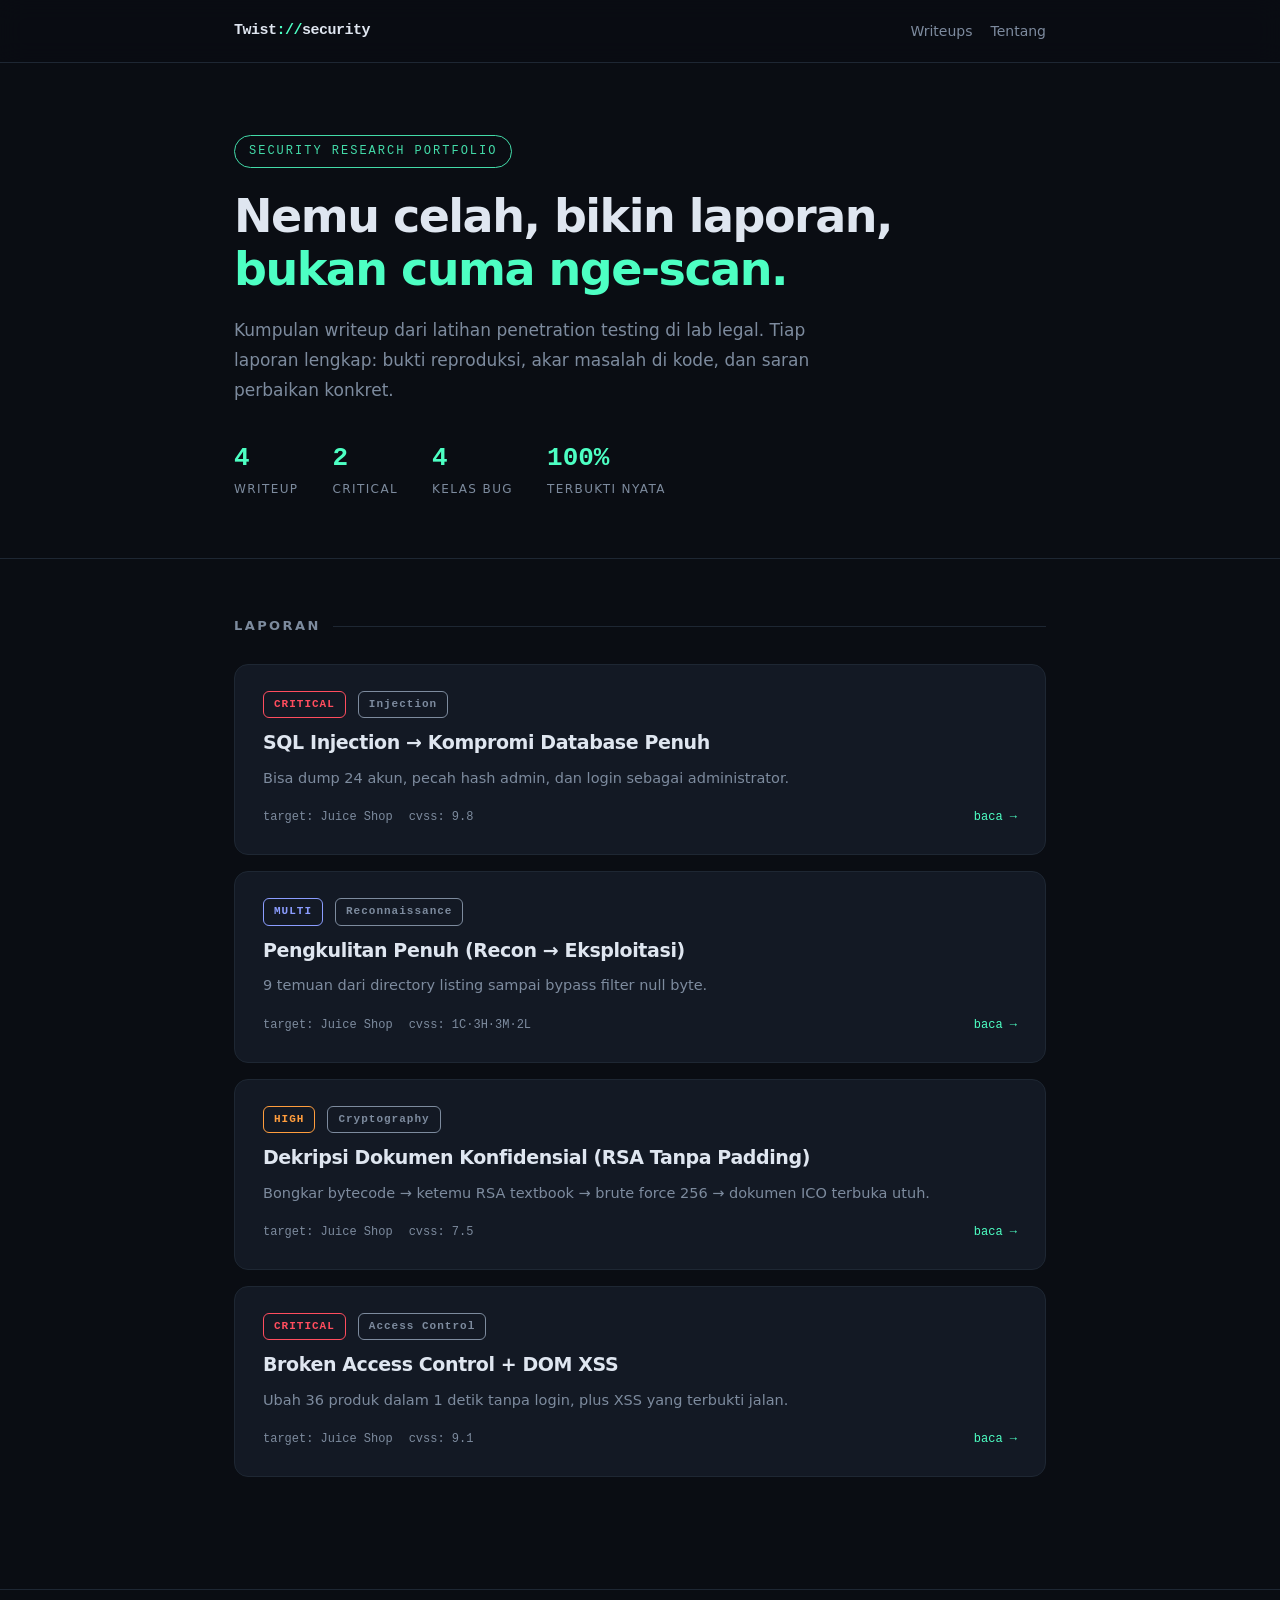
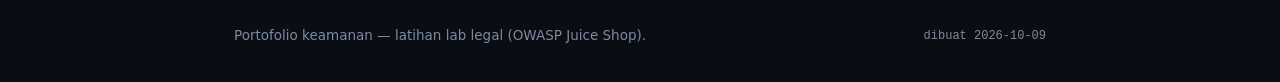
==== site/index.html @ 4fe69d1c "feat: portofolio writeup keamanan (4 laporan) + build script + CI Pages" ====
<!DOCTYPE html>
<html lang="id">
<head>
<meta charset="utf-8">
<meta name="viewport" content="width=device-width,initial-scale=1">
<title>Twist — Security Research Portfolio</title>
<meta name="description" content="Writeup penetration testing: SQLi, broken access control, crypto, recon.">
<link rel="stylesheet" href="assets/style.css">
</head>
<body>
<header class="site"><div class="wrap">
  <span class="brand">Twist<span class="dot">://</span>security</span>
  <nav>
    <a href="index.html">Writeups</a>
    <a href="index.html#tentang">Tentang</a>
  </nav>
</div></header>

<section class="hero"><div class="wrap">
  <span class="tag">Security Research Portfolio</span>
  <h1>Nemu celah, bikin laporan,<br><em>bukan cuma nge-scan.</em></h1>
  <p class="lede">Kumpulan writeup dari latihan penetration testing di lab legal.
     Tiap laporan lengkap: bukti reproduksi, akar masalah di kode, dan saran perbaikan konkret.</p>
  <div class="stats">
    <div class="stat"><b>4</b><span>Writeup</span></div>
    <div class="stat"><b>2</b><span>Critical</span></div>
    <div class="stat"><b>4</b><span>Kelas Bug</span></div>
    <div class="stat"><b>100%</b><span>Terbukti Nyata</span></div>
  </div>
</div></section>

<section class="list" id="tentang"><div class="wrap">
  <h2 class="sec">Laporan</h2>
  <a class="card" href="writeups/001.html">
  <div class="top">
    <span class="badge" style="color:#ff4d5e">CRITICAL</span>
    <span class="badge" style="color:var(--dim)">Injection</span>
  </div>
  <h3>SQL Injection → Kompromi Database Penuh</h3>
  <p>Bisa dump 24 akun, pecah hash admin, dan login sebagai administrator.</p>
  <div class="meta">
    <span>target: Juice Shop</span>
    <span>cvss: 9.8</span>
    <span class="go">baca →</span>
  </div>
</a><a class="card" href="writeups/002.html">
  <div class="top">
    <span class="badge" style="color:#8b9dff">MULTI</span>
    <span class="badge" style="color:var(--dim)">Reconnaissance</span>
  </div>
  <h3>Pengkulitan Penuh (Recon → Eksploitasi)</h3>
  <p>9 temuan dari directory listing sampai bypass filter null byte.</p>
  <div class="meta">
    <span>target: Juice Shop</span>
    <span>cvss: 1C·3H·3M·2L</span>
    <span class="go">baca →</span>
  </div>
</a><a class="card" href="writeups/003.html">
  <div class="top">
    <span class="badge" style="color:#ff9d3d">HIGH</span>
    <span class="badge" style="color:var(--dim)">Cryptography</span>
  </div>
  <h3>Dekripsi Dokumen Konfidensial (RSA Tanpa Padding)</h3>
  <p>Bongkar bytecode → ketemu RSA textbook → brute force 256 → dokumen ICO terbuka utuh.</p>
  <div class="meta">
    <span>target: Juice Shop</span>
    <span>cvss: 7.5</span>
    <span class="go">baca →</span>
  </div>
</a><a class="card" href="writeups/004.html">
  <div class="top">
    <span class="badge" style="color:#ff4d5e">CRITICAL</span>
    <span class="badge" style="color:var(--dim)">Access Control</span>
  </div>
  <h3>Broken Access Control + DOM XSS</h3>
  <p>Ubah 36 produk dalam 1 detik tanpa login, plus XSS yang terbukti jalan.</p>
  <div class="meta">
    <span>target: Juice Shop</span>
    <span>cvss: 9.1</span>
    <span class="go">baca →</span>
  </div>
</a>
</div></section>

<footer class="site"><div class="wrap">
  <span>Portofolio keamanan — latihan lab legal (OWASP Juice Shop).</span>
  <span class="mono">dibuat 2026-10-09</span>
</div></footer>
</body>
</html>
---- site/assets/style.css ----
*,*::before,*::after{box-sizing:border-box;margin:0;padding:0}
:root{
  --bg:#0a0d13; --bg2:#0f131b; --card:#131924; --line:#1e2733;
  --fg:#dfe6f0; --dim:#7d8b9e; --acc:#4dffc3; --acc2:#4d8bff;
  --code:#0b0f16; --mono:'JetBrains Mono','Cascadia Code',Consolas,monospace;
}
html{scroll-behavior:smooth}
body{
  background:var(--bg); color:var(--fg);
  font:16px/1.75 'Inter',-apple-system,'Segoe UI',system-ui,sans-serif;
  -webkit-font-smoothing:antialiased;
}
a{color:var(--acc);text-decoration:none}
a:hover{text-decoration:underline}
.wrap{max-width:860px;margin:0 auto;padding:0 24px}

/* ── header ── */
header.site{
  border-bottom:1px solid var(--line); padding:18px 0;
  position:sticky; top:0; background:rgba(10,13,19,.92);
  backdrop-filter:blur(12px); z-index:20;
}
header.site .wrap{display:flex;align-items:center;gap:14px;flex-wrap:wrap}
.brand{font-family:var(--mono);font-weight:700;letter-spacing:-.5px;font-size:15px}
.brand .dot{color:var(--acc)}
header.site nav{margin-left:auto;display:flex;gap:18px;font-size:14px}
header.site nav a{color:var(--dim)}
header.site nav a:hover{color:var(--acc)}

/* ── hero ── */
.hero{padding:72px 0 56px;border-bottom:1px solid var(--line)}
.hero .tag{
  display:inline-block;font-family:var(--mono);font-size:12px;letter-spacing:2px;
  text-transform:uppercase;color:var(--acc);border:1px solid var(--acc);
  border-radius:100px;padding:5px 14px;margin-bottom:22px;opacity:.85;
}
.hero h1{font-size:clamp(30px,5.2vw,46px);line-height:1.15;letter-spacing:-1.5px;font-weight:800}
.hero h1 em{font-style:normal;color:var(--acc)}
.hero p.lede{color:var(--dim);font-size:17px;margin-top:20px;max-width:640px}
.stats{display:flex;gap:34px;flex-wrap:wrap;margin-top:38px}
.stat b{display:block;font-family:var(--mono);font-size:26px;color:var(--acc);line-height:1.2}
.stat span{font-size:12px;color:var(--dim);text-transform:uppercase;letter-spacing:1.4px}

/* ── daftar writeup ── */
section.list{padding:56px 0}
h2.sec{
  font-size:13px;text-transform:uppercase;letter-spacing:2.4px;
  color:var(--dim);font-weight:600;margin-bottom:26px;
  display:flex;align-items:center;gap:12px;
}
h2.sec::after{content:'';flex:1;height:1px;background:var(--line)}

.card{
  display:block;background:var(--card);border:1px solid var(--line);
  border-radius:14px;padding:26px 28px;margin-bottom:16px;
  transition:border-color .18s,transform .18s;
}
.card:hover{border-color:var(--acc);transform:translateY(-2px);text-decoration:none}
.card .top{display:flex;align-items:center;gap:12px;margin-bottom:12px;flex-wrap:wrap}
.badge{
  font-family:var(--mono);font-size:11px;font-weight:700;letter-spacing:1px;
  padding:3px 10px;border-radius:6px;border:1px solid currentColor;
}
.card h3{font-size:19px;letter-spacing:-.4px;line-height:1.35;color:var(--fg);font-weight:700}
.card p{color:var(--dim);font-size:14.5px;margin-top:10px}
.card .meta{
  display:flex;gap:16px;margin-top:16px;font-family:var(--mono);
  font-size:12px;color:var(--dim);flex-wrap:wrap;
}
.card .meta .go{color:var(--acc);margin-left:auto}

/* ── halaman writeup ── */
article{padding:52px 0 80px}
.crumbs{font-family:var(--mono);font-size:13px;color:var(--dim);margin-bottom:26px}
article h1{
  font-size:clamp(24px,4vw,34px);line-height:1.22;letter-spacing:-1px;
  font-weight:800;margin-bottom:26px;
}
.meta-box{
  background:var(--bg2);border:1px solid var(--line);border-left:3px solid var(--acc);
  border-radius:10px;padding:18px 22px;margin-bottom:38px;font-size:14.5px;
}
.meta-box b{color:var(--dim);font-weight:600;display:inline-block;min-width:110px}
article h2{
  font-size:22px;letter-spacing:-.6px;margin:44px 0 16px;padding-top:20px;
  border-top:1px solid var(--line);font-weight:700;
}
article h3{font-size:17px;margin:30px 0 12px;color:var(--acc2);font-weight:700}
article h4{font-size:15px;margin:22px 0 10px;color:var(--fg);font-weight:700}
article p{margin-bottom:16px}
article ul,article ol{margin:0 0 18px 24px}
article li{margin-bottom:8px}
article strong{color:#fff;font-weight:650}
article code{
  background:var(--code);border:1px solid var(--line);border-radius:5px;
  padding:2px 6px;font-family:var(--mono);font-size:.875em;color:var(--acc);
}
article pre{
  background:var(--code);border:1px solid var(--line);border-radius:11px;
  padding:18px 20px;overflow-x:auto;margin:20px 0;font-size:13.5px;line-height:1.65;
}
article pre code{background:none;border:none;padding:0;color:#c8d6e8;font-size:13.5px}
article table{
  width:100%;border-collapse:collapse;margin:22px 0;font-size:14.5px;
  display:block;overflow-x:auto;
}
article th,article td{border:1px solid var(--line);padding:10px 14px;text-align:left}
article th{background:var(--bg2);font-weight:700;font-size:13px;
  text-transform:uppercase;letter-spacing:.8px;color:var(--dim)}
article tr:nth-child(even) td{background:rgba(255,255,255,.013)}
article hr{border:none;border-top:1px solid var(--line);margin:40px 0}
article blockquote{
  border-left:3px solid var(--acc2);background:var(--bg2);padding:14px 22px;
  margin:22px 0;border-radius:0 8px 8px 0;color:var(--dim);
}

/* ── footer ── */
footer.site{
  border-top:1px solid var(--line);padding:34px 0;color:var(--dim);
  font-size:13.5px;margin-top:40px;
}
footer.site .wrap{display:flex;gap:14px;flex-wrap:wrap;align-items:center}
footer.site .mono{font-family:var(--mono);font-size:12px;margin-left:auto}

/* ── pygments (codehilite) ── */
.highlight{background:var(--code);border:1px solid var(--line);border-radius:11px;margin:20px 0}
.highlight pre{margin:0;border:none;background:none}
.highlight .k,.highlight .kd,.highlight .kn{color:#ff79c6}
.highlight .s,.highlight .s1,.highlight .s2,.highlight .sb{color:#f1fa8c}
.highlight .c,.highlight .c1,.highlight .cm{color:#6272a4;font-style:italic}
.highlight .n,.highlight .nf,.highlight .nx{color:#8be9fd}
.highlight .m,.highlight .mi,.highlight .mf{color:#bd93f9}
.highlight .o,.highlight .ow{color:#ff79c6}
.highlight .p{color:#f8f8f2}

@media(max-width:600px){
  .hero{padding:48px 0 40px}
  .stats{gap:22px}
  .card{padding:20px 20px}
  article h2{font-size:19px}
}
@media print{
  header.site,footer.site,.crumbs{display:none}
  body{background:#fff;color:#000}
  .card,article{background:none}
}
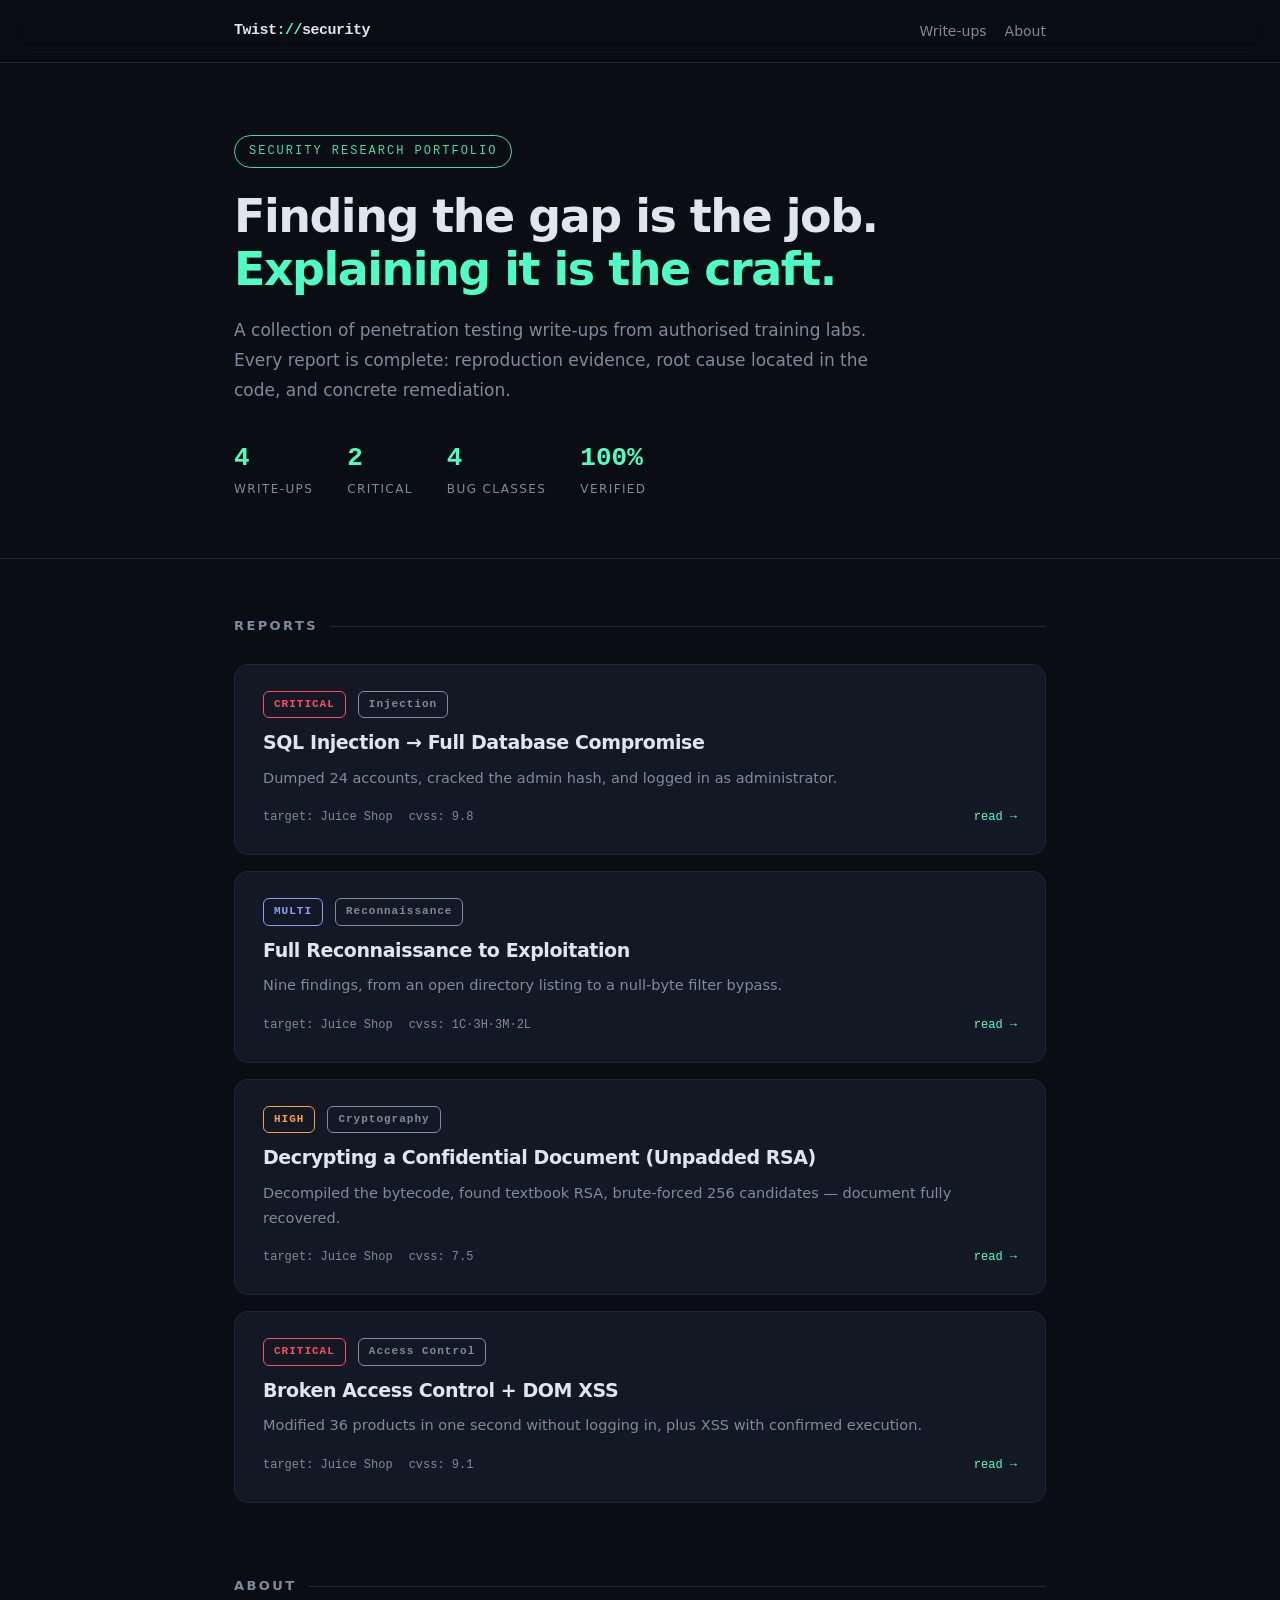
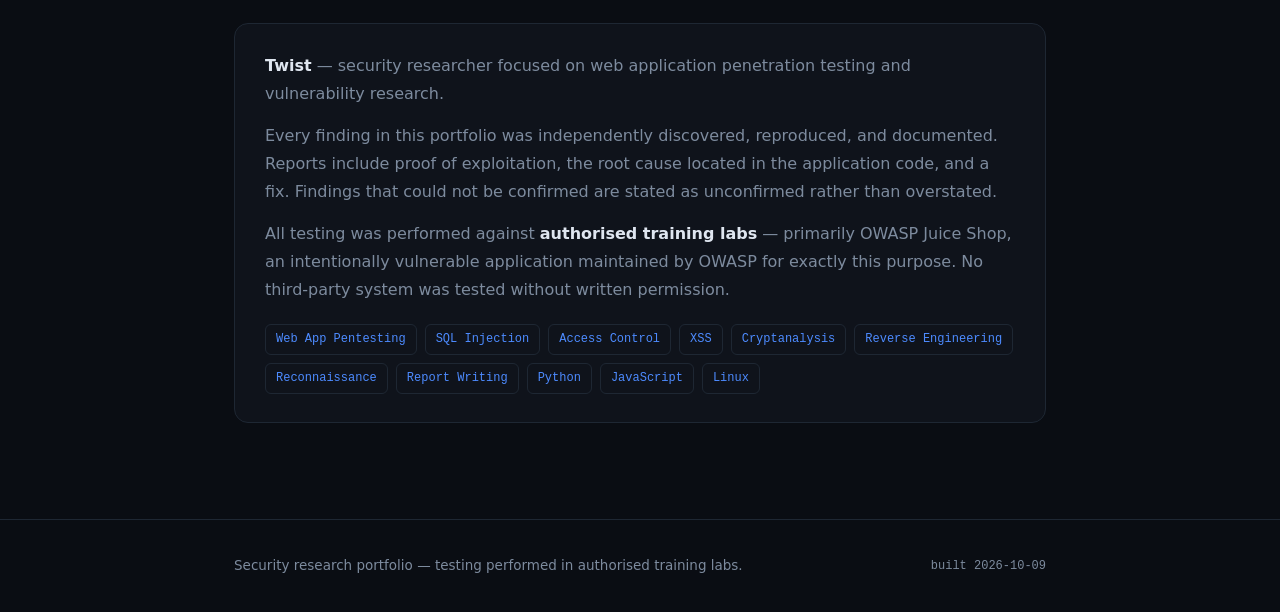
==== commit 0e7d802f: "feat: rewrite portfolio and all write-ups in English + About section" ====
--- a/site/index.html
+++ b/site/index.html
@@ -1,71 +1,71 @@
 <!DOCTYPE html>
-<html lang="id">
+<html lang="en">
 <head>
 <meta charset="utf-8">
 <meta name="viewport" content="width=device-width,initial-scale=1">
 <title>Twist — Security Research Portfolio</title>
-<meta name="description" content="Writeup penetration testing: SQLi, broken access control, crypto, recon.">
+<meta name="description" content="Penetration testing write-ups: SQL injection, broken access control, cryptography, reconnaissance.">
 <link rel="stylesheet" href="assets/style.css">
 </head>
 <body>
 <header class="site"><div class="wrap">
   <span class="brand">Twist<span class="dot">://</span>security</span>
   <nav>
-    <a href="index.html">Writeups</a>
-    <a href="index.html#tentang">Tentang</a>
+    <a href="index.html">Write-ups</a>
+    <a href="index.html#about">About</a>
   </nav>
 </div></header>
 
 <section class="hero"><div class="wrap">
   <span class="tag">Security Research Portfolio</span>
-  <h1>Nemu celah, bikin laporan,<br><em>bukan cuma nge-scan.</em></h1>
-  <p class="lede">Kumpulan writeup dari latihan penetration testing di lab legal.
-     Tiap laporan lengkap: bukti reproduksi, akar masalah di kode, dan saran perbaikan konkret.</p>
+  <h1>Finding the gap is the job.<br><em>Explaining it is the craft.</em></h1>
+  <p class="lede">A collection of penetration testing write-ups from authorised training labs.
+     Every report is complete: reproduction evidence, root cause located in the code, and concrete remediation.</p>
   <div class="stats">
-    <div class="stat"><b>4</b><span>Writeup</span></div>
+    <div class="stat"><b>4</b><span>Write-ups</span></div>
     <div class="stat"><b>2</b><span>Critical</span></div>
-    <div class="stat"><b>4</b><span>Kelas Bug</span></div>
-    <div class="stat"><b>100%</b><span>Terbukti Nyata</span></div>
+    <div class="stat"><b>4</b><span>Bug Classes</span></div>
+    <div class="stat"><b>100%</b><span>Verified</span></div>
   </div>
 </div></section>
 
-<section class="list" id="tentang"><div class="wrap">
-  <h2 class="sec">Laporan</h2>
+<section class="list" id="reports"><div class="wrap">
+  <h2 class="sec">Reports</h2>
   <a class="card" href="writeups/001.html">
   <div class="top">
     <span class="badge" style="color:#ff4d5e">CRITICAL</span>
     <span class="badge" style="color:var(--dim)">Injection</span>
   </div>
-  <h3>SQL Injection → Kompromi Database Penuh</h3>
-  <p>Bisa dump 24 akun, pecah hash admin, dan login sebagai administrator.</p>
+  <h3>SQL Injection → Full Database Compromise</h3>
+  <p>Dumped 24 accounts, cracked the admin hash, and logged in as administrator.</p>
   <div class="meta">
     <span>target: Juice Shop</span>
     <span>cvss: 9.8</span>
-    <span class="go">baca →</span>
+    <span class="go">read →</span>
   </div>
 </a><a class="card" href="writeups/002.html">
   <div class="top">
     <span class="badge" style="color:#8b9dff">MULTI</span>
     <span class="badge" style="color:var(--dim)">Reconnaissance</span>
   </div>
-  <h3>Pengkulitan Penuh (Recon → Eksploitasi)</h3>
-  <p>9 temuan dari directory listing sampai bypass filter null byte.</p>
+  <h3>Full Reconnaissance to Exploitation</h3>
+  <p>Nine findings, from an open directory listing to a null-byte filter bypass.</p>
   <div class="meta">
     <span>target: Juice Shop</span>
     <span>cvss: 1C·3H·3M·2L</span>
-    <span class="go">baca →</span>
+    <span class="go">read →</span>
   </div>
 </a><a class="card" href="writeups/003.html">
   <div class="top">
     <span class="badge" style="color:#ff9d3d">HIGH</span>
     <span class="badge" style="color:var(--dim)">Cryptography</span>
   </div>
-  <h3>Dekripsi Dokumen Konfidensial (RSA Tanpa Padding)</h3>
-  <p>Bongkar bytecode → ketemu RSA textbook → brute force 256 → dokumen ICO terbuka utuh.</p>
+  <h3>Decrypting a Confidential Document (Unpadded RSA)</h3>
+  <p>Decompiled the bytecode, found textbook RSA, brute-forced 256 candidates — document fully recovered.</p>
   <div class="meta">
     <span>target: Juice Shop</span>
     <span>cvss: 7.5</span>
-    <span class="go">baca →</span>
+    <span class="go">read →</span>
   </div>
 </a><a class="card" href="writeups/004.html">
   <div class="top">
@@ -73,18 +73,47 @@
     <span class="badge" style="color:var(--dim)">Access Control</span>
   </div>
   <h3>Broken Access Control + DOM XSS</h3>
-  <p>Ubah 36 produk dalam 1 detik tanpa login, plus XSS yang terbukti jalan.</p>
+  <p>Modified 36 products in one second without logging in, plus XSS with confirmed execution.</p>
   <div class="meta">
     <span>target: Juice Shop</span>
     <span>cvss: 9.1</span>
-    <span class="go">baca →</span>
+    <span class="go">read →</span>
   </div>
 </a>
 </div></section>
 
+<section id="about"><div class="wrap">
+  <h2 class="sec">About</h2>
+  <div class="about-box">
+    <p><strong>Twist</strong> — security researcher focused on web application
+       penetration testing and vulnerability research.</p>
+    <p>Every finding in this portfolio was independently discovered, reproduced, and
+       documented. Reports include proof of exploitation, the root cause located in the
+       application code, and a fix. Findings that could not be confirmed are stated as
+       unconfirmed rather than overstated.</p>
+    <p>All testing was performed against <strong>authorised training labs</strong> —
+       primarily OWASP Juice Shop, an intentionally vulnerable application maintained
+       by OWASP for exactly this purpose. No third-party system was tested without
+       written permission.</p>
+    <div class="skills">
+      <span>Web App Pentesting</span>
+      <span>SQL Injection</span>
+      <span>Access Control</span>
+      <span>XSS</span>
+      <span>Cryptanalysis</span>
+      <span>Reverse Engineering</span>
+      <span>Reconnaissance</span>
+      <span>Report Writing</span>
+      <span>Python</span>
+      <span>JavaScript</span>
+      <span>Linux</span>
+    </div>
+  </div>
+</div></section>
+
 <footer class="site"><div class="wrap">
-  <span>Portofolio keamanan — latihan lab legal (OWASP Juice Shop).</span>
-  <span class="mono">dibuat 2026-10-09</span>
+  <span>Security research portfolio — testing performed in authorised training labs.</span>
+  <span class="mono">built 2026-10-09</span>
 </div></footer>
 </body>
 </html>
--- a/site/assets/style.css
+++ b/site/assets/style.css
@@ -69,6 +69,21 @@
   font-size:12px;color:var(--dim);flex-wrap:wrap;
 }
 .card .meta .go{color:var(--acc);margin-left:auto}
+
+/* ── about ── */
+#about{padding:0 0 56px}
+.about-box{
+  background:var(--bg2);border:1px solid var(--line);border-radius:14px;
+  padding:28px 30px;
+}
+.about-box p{color:var(--dim);margin-bottom:14px}
+.about-box p:last-child{margin-bottom:0}
+.about-box strong{color:var(--fg)}
+.skills{display:flex;flex-wrap:wrap;gap:8px;margin-top:20px}
+.skills span{
+  font-family:var(--mono);font-size:12px;color:var(--acc2);
+  border:1px solid var(--line);border-radius:6px;padding:4px 10px;
+}
 
 /* ── halaman writeup ── */
 article{padding:52px 0 80px}
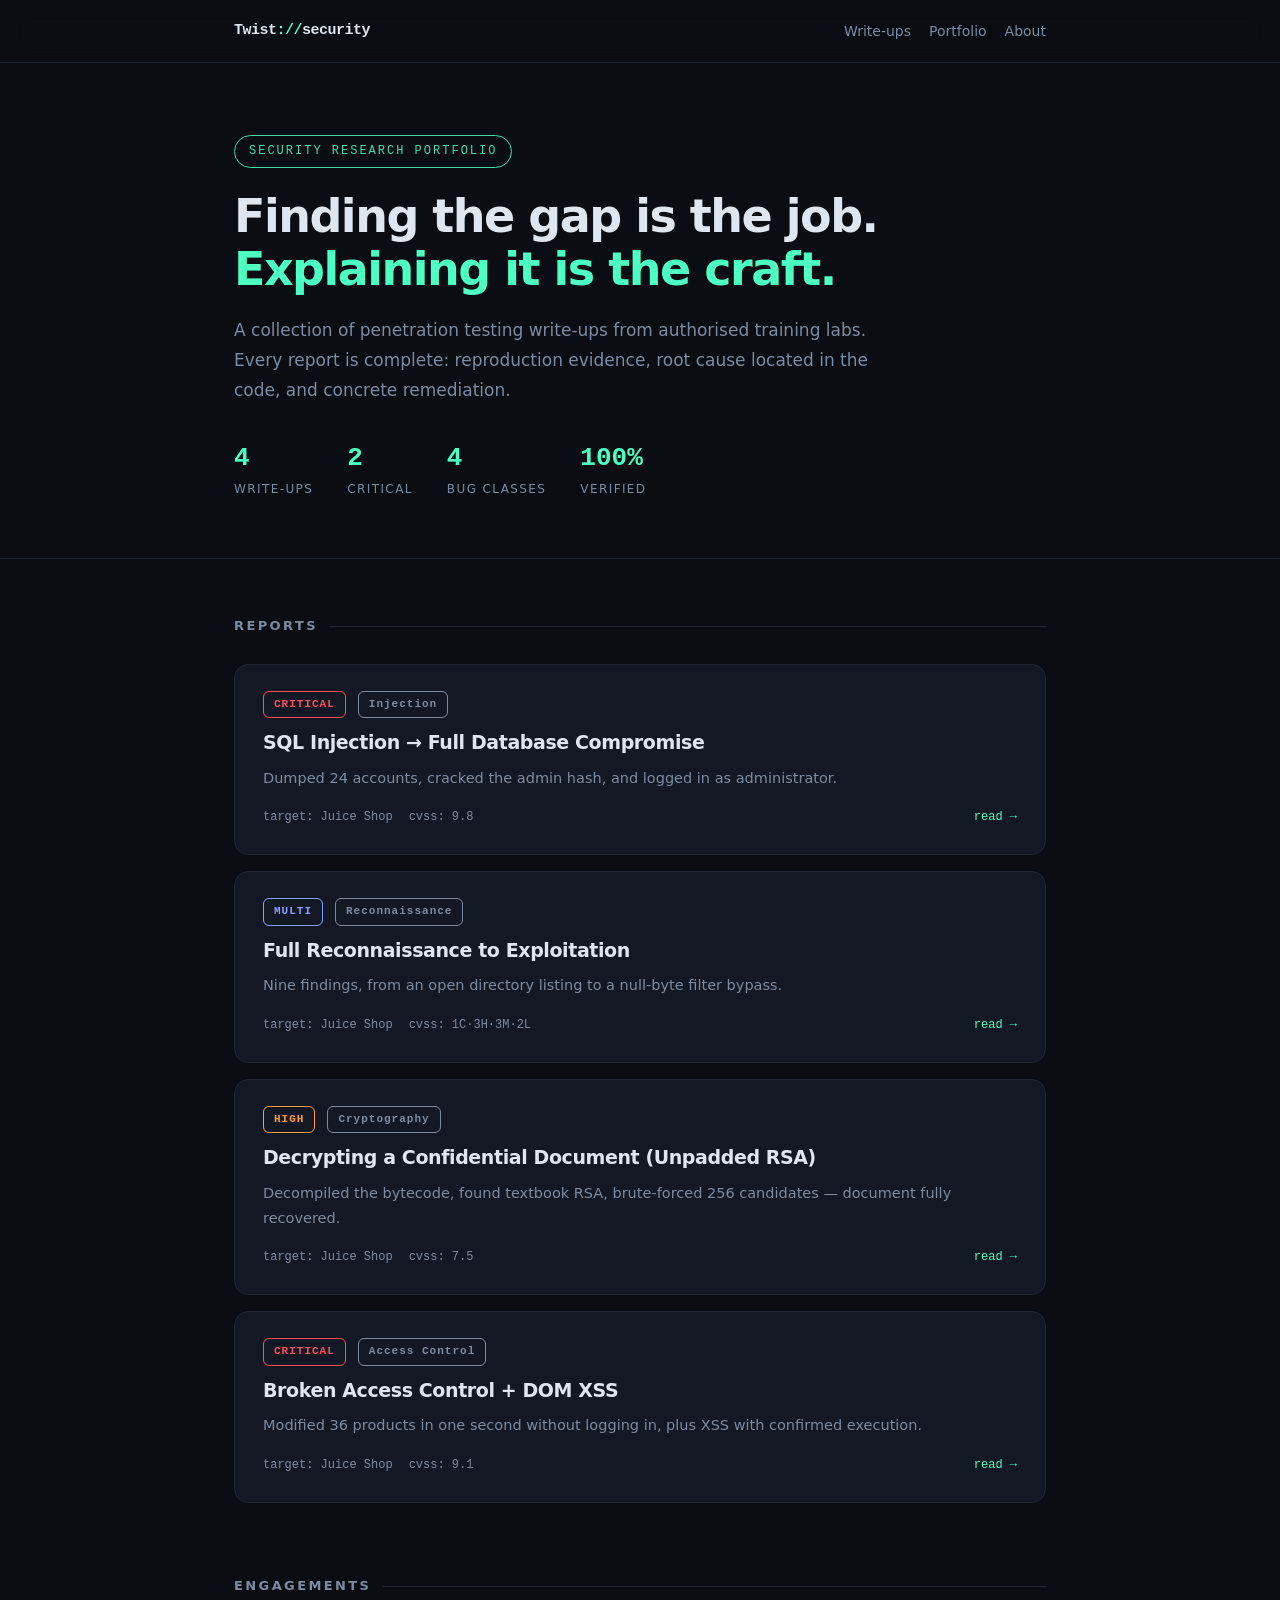
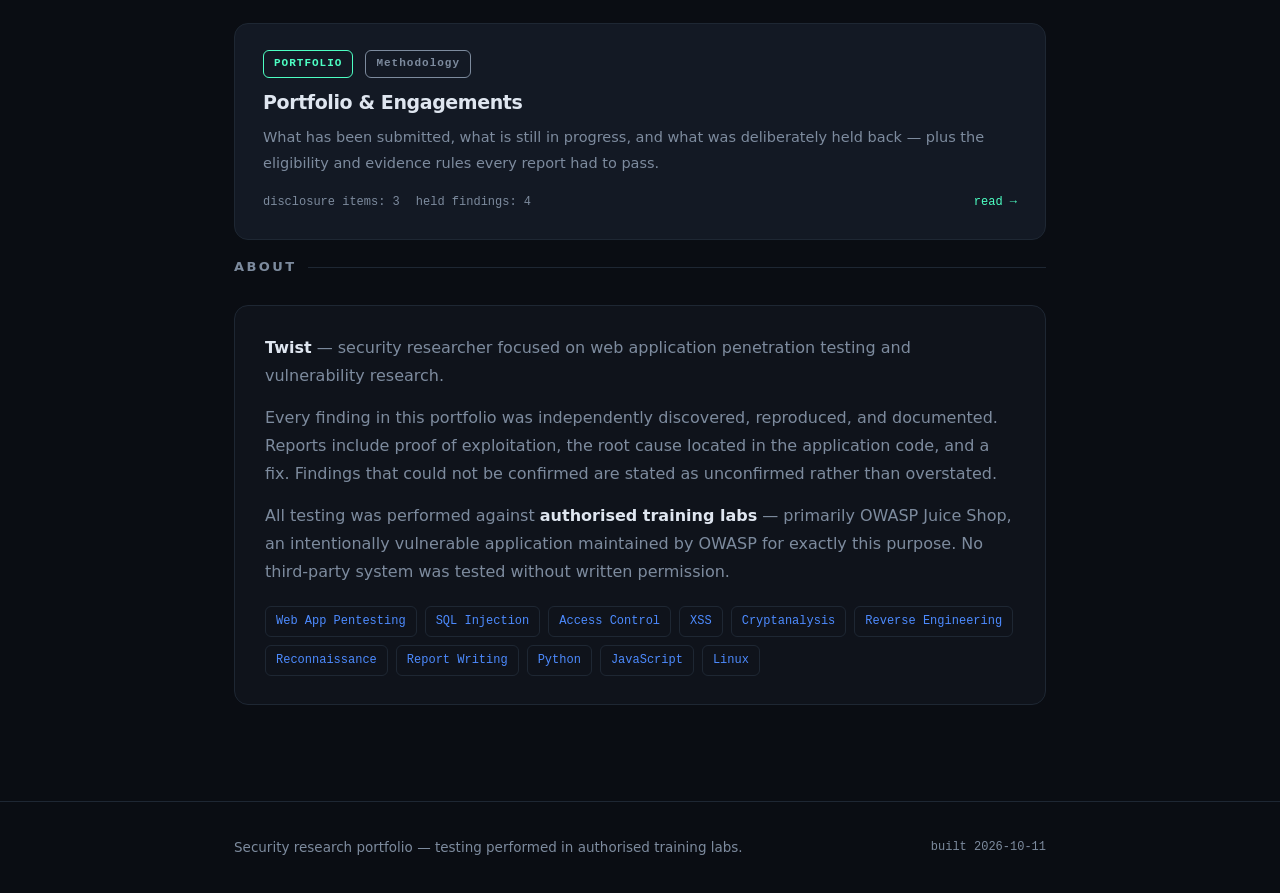
==== commit 3365aae5: "feat(portfolio): add Portfolio & Engagements page Mirror of twist5202-ux.github.io — work log (submi" ====
--- a/site/index.html
+++ b/site/index.html
@@ -12,6 +12,7 @@
   <span class="brand">Twist<span class="dot">://</span>security</span>
   <nav>
     <a href="index.html">Write-ups</a>
+    <a href="portfolio.html">Portfolio</a>
     <a href="index.html#about">About</a>
   </nav>
 </div></header>
@@ -82,6 +83,24 @@
 </a>
 </div></section>
 
+<section id="engagements"><div class="wrap">
+  <h2 class="sec">Engagements</h2>
+  <a class="card" href="portfolio.html">
+    <div class="top">
+      <span class="badge" style="color:var(--acc)">PORTFOLIO</span>
+      <span class="badge" style="color:var(--dim)">Methodology</span>
+    </div>
+    <h3>Portfolio &amp; Engagements</h3>
+    <p>What has been submitted, what is still in progress, and what was deliberately
+       held back — plus the eligibility and evidence rules every report had to pass.</p>
+    <div class="meta">
+      <span>disclosure items: 3</span>
+      <span>held findings: 4</span>
+      <span class="go">read →</span>
+    </div>
+  </a>
+</div></section>
+
 <section id="about"><div class="wrap">
   <h2 class="sec">About</h2>
   <div class="about-box">
@@ -113,7 +132,7 @@
 
 <footer class="site"><div class="wrap">
   <span>Security research portfolio — testing performed in authorised training labs.</span>
-  <span class="mono">built 2026-10-09</span>
+  <span class="mono">built 2026-10-11</span>
 </div></footer>
 </body>
 </html>
